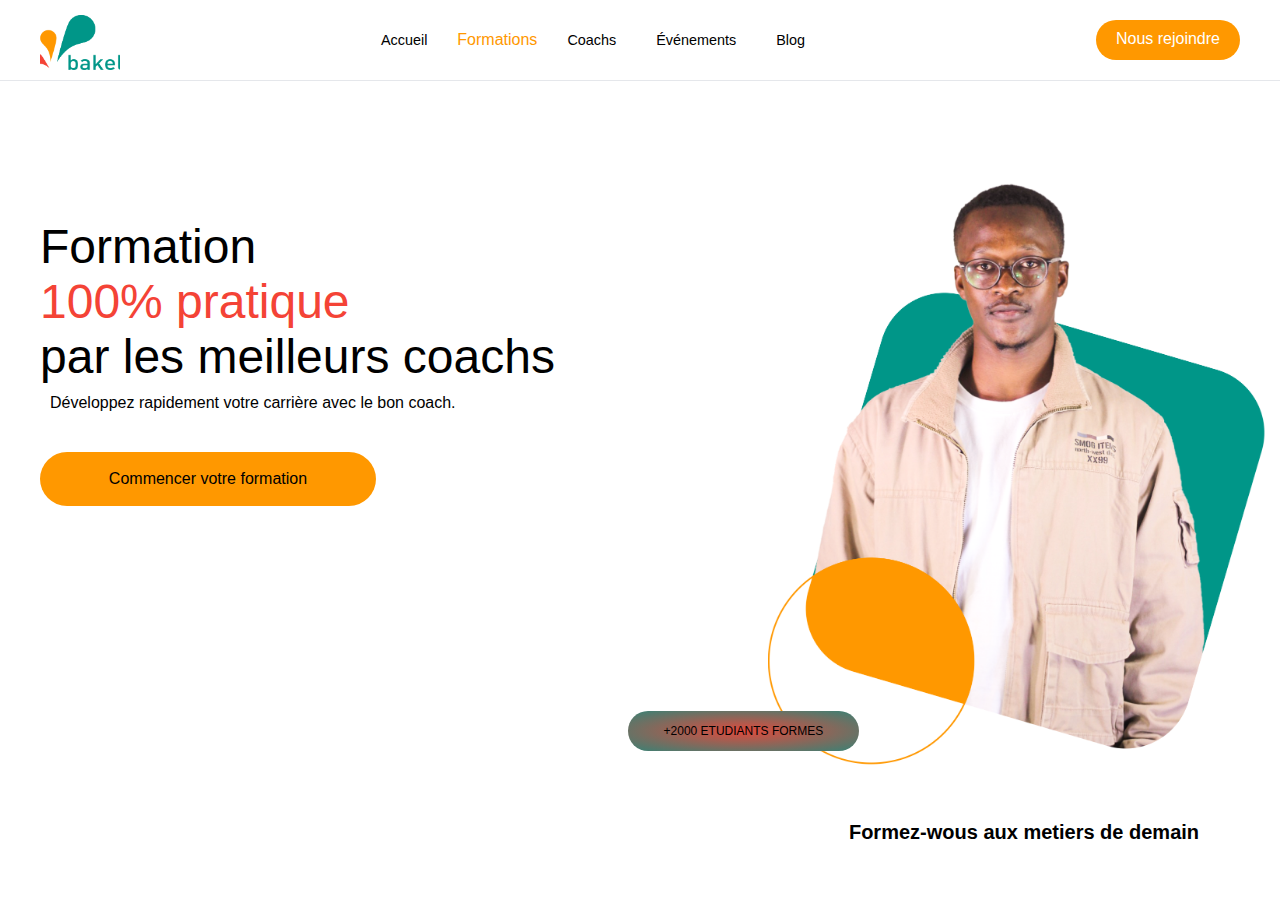
==== page.html @ 320dbb50 "changement" ====
<!DOCTYPE html>
<html lang="en">
  <head>
    <meta charset="UTF-8" />
    <meta name="viewport" content="width=device-width, initial-scale=1.0" />
    <title>page</title>
    <link rel="stylesheet" href="page.css" />
  </head>
  <body>
    <header>
      <!-------------------------------------------- navbar -------------------------------------------->

      <nav id="ancre1">
        <div class="logo">
          <a href="#ancre1"
            ><img src="image/logo bakeli.png" alt="logo bakeli"
          /></a>
        </div>
        <ul>
          <li><a href="page.html">Accueil</a></li>

          <details>
            <summary>Formations</summary>
            <div class="formation-details">
              <li><a href="">Nos formations</a></li>
            </div>
            <div class="formation-details">
              <li>
                <a href="index.html">Formations Certifiantes</a>
              </li>
            </div>
            <div class="formation-details">
              <li><a href="#">Formations Diplômantes</a></li>
            </div>
          </details>
          <li><a href="index.html">Coachs</a></li>
          <li><a href="../événement/index.html">Événements</a></li>
          <li><a href="../blog/index.html">Blog</a></li>
        </ul>
        <a class="inscription" href="/formulaire/index.html">Nous rejoindre</a>
      </nav>
    </header>
    <div class="partie1">
      <p>Formation</p>
      <p class="P2">100% pratique</p>
      <p>par les meilleurs coachs</p>
      <p class="P3">Développez rapidement votre carrière avec le bon coach.</p>
      <p class="P4">Commencer votre formation</p>
    </div>
    <div class="card1">
      <img src="Nouveau dossier/hero_img-dfb76638.png" alt="" width="100%" />
      <p class="P5">+2000 ETUDIANTS FORMES</p>
      <h4>Formez-wous aux metiers de demain</h4>
    </div>
  </body>
</html>
---- page.css ----
* {
  margin: 0;
  padding: 0;
  outline: none;
  text-decoration: none;
  font-family: sans-serif;
  list-style: none;
  /* border: 1px solid red; */
  /* font-family: outfit ,system-ui, -apple-system, BlinkMacSystemFont, 'Segoe UI', Roboto, Oxygen, Ubuntu, Cantarell, 'Open Sans', 'Helvetica Neue', sans-serif; */
}

.burger {
  display: none;
}
marquee {
  display: none;
}

/*---------------------------------------------- header part ----------------------------------------------*/

header {
  position: fixed;
  top: 0;
  width: 100%;
  height: 100px;
}

/*---------------------------------------------- navbar part ----------------------------------------------*/

nav {
  background: #fff;
  padding: 15px 40px;
  display: flex;
  justify-content: space-between;
  align-items: center;
  border-bottom: 1px solid #e5e7eb;
}

/*-------------------- logo --------------------*/

.logo {
  width: 50px;
  height: 50px;
}
.logo img {
  width: 80px;
  height: 55px;
  object-fit: cover;
}
/*-------------------- menu --------------------*/

nav ul {
  display: flex;
  align-items: center;
  gap: 20px;
}
nav ul li {
  padding: 5px 10px;
  list-style: none;
}
nav ul li a {
  font-size: 14.4px;
  color: #000;
  transition: all 0.3s;
}
nav ul li a:hover {
  border-bottom: 3px solid #ff9800;
}

/*-------------- formation-details --------------*/

summary {
  display: flex;
  align-items: center;
  height: 20px;
  padding: 8px 0px;
  color: #ff9800;
}
summary::after {
  content: url(/icons/bx-chevron-down.png);
}

/*-------------------- button --------------------*/

.inscription {
  height: 20px;
  padding: 10px 20px;
  background: #ff9800;
  color: #fff;
  border-radius: 20px;
  border: none;
}

.partie1 {
  font-size: 48px;
  padding: 40px;
  margin-top: 14%;
  justify-content: center;
}
.P2 {
  color: rgb(244, 67, 54);
}
.P3 {
  font-size: 16px;
  padding: 10px;
}
.P4 {
  font-size: 16px;
  padding: 18px;
  background: #ff9800;
  border-radius: 30px;
  width: 25%;
  margin-top: 30px;
  text-align: center;
  cursor: pointer;
}
.card1 {
  position: absolute;
  top: 12%;
  margin-left: 60%;
  z-index: 0;
}
.P5 {
  font-size: 12px;
  background: radial-gradient(#e04a3d, rgb(56, 130, 117));
  width: 40%;
  padding: 13px;
  border-radius: 30px;
  text-align: center;
  position: relative;
  top: -70px;
  left: -140px;
}
h4 {
  font-size: 20px;
  text-align: center;
}
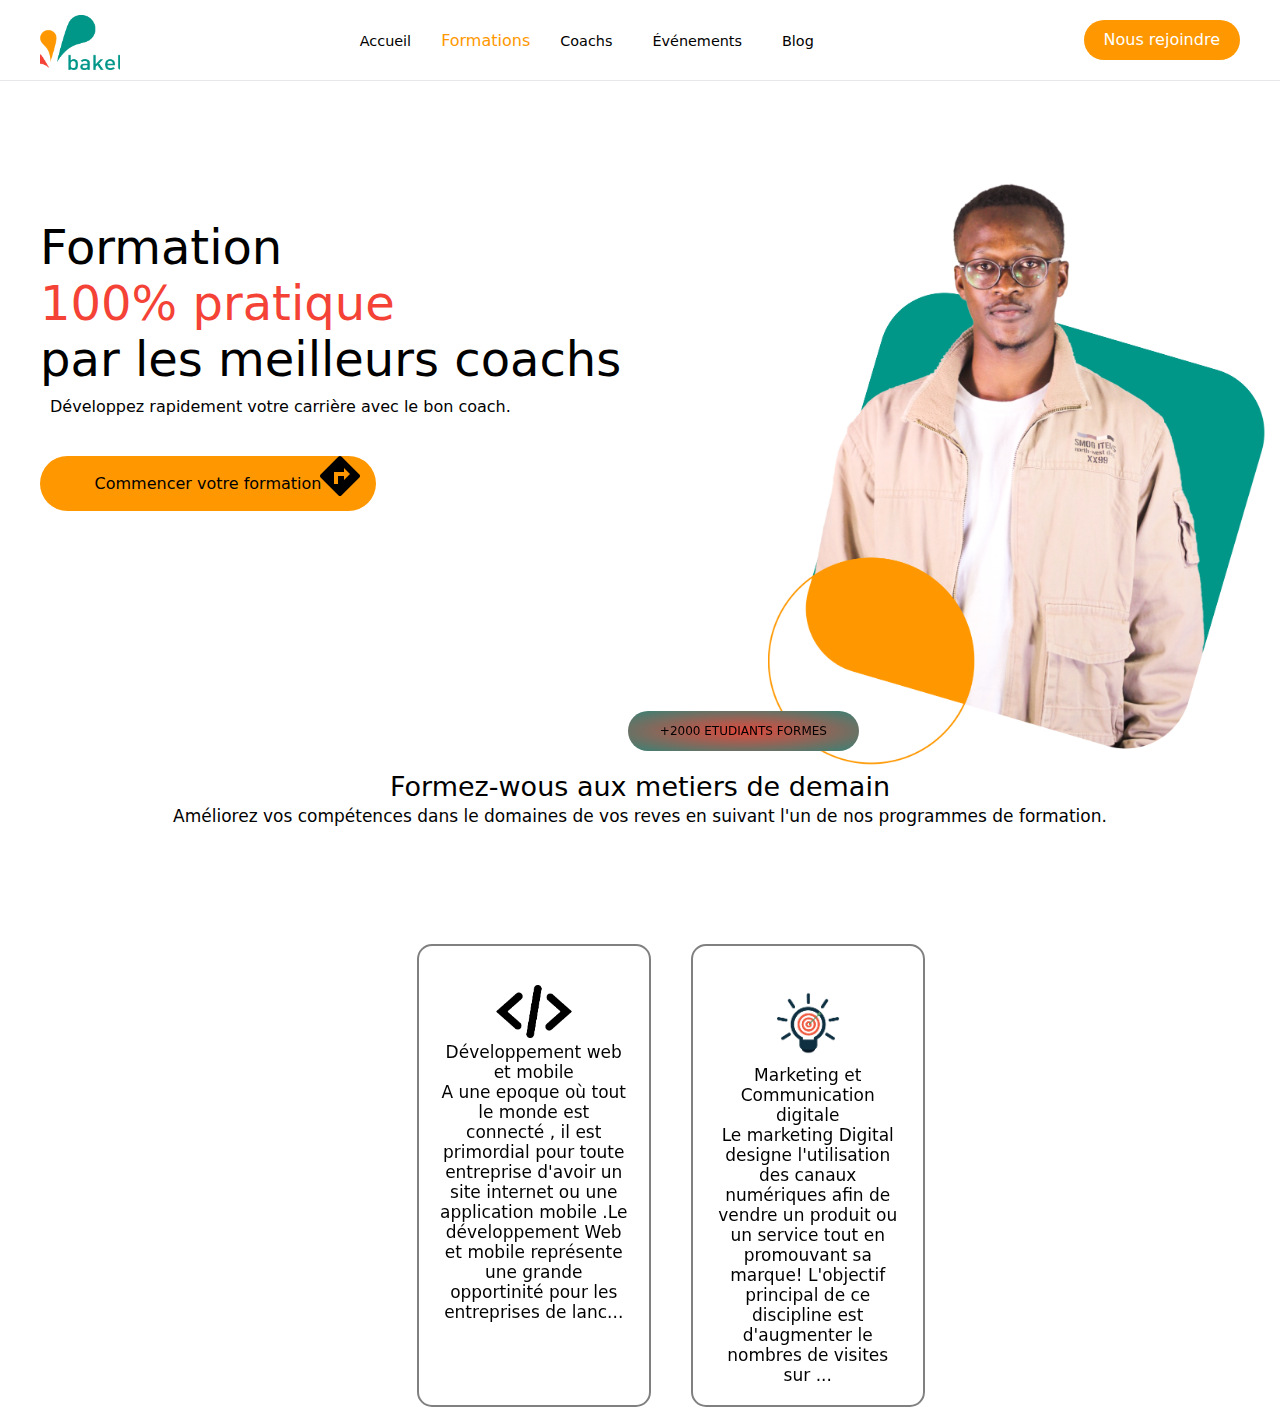
==== commit fe0254eb: "changement" ====
--- a/page.html
+++ b/page.html
@@ -5,6 +5,10 @@
     <meta name="viewport" content="width=device-width, initial-scale=1.0" />
     <title>page</title>
     <link rel="stylesheet" href="page.css" />
+    <link
+      href="https://unpkg.com/boxicons@2.1.4/css/boxicons.min.css"
+      rel="stylesheet"
+    />
   </head>
   <body>
     <header>
@@ -46,11 +50,54 @@
       <p>par les meilleurs coachs</p>
       <p class="P3">Développez rapidement votre carrière avec le bon coach.</p>
       <p class="P4">Commencer votre formation</p>
+
+      <i class="bx bxs-direction-right"></i>
+      <p class="p-details">Formez-wous aux metiers de demain</p>
+      <p class="p-details2">
+        Améliorez vos compétences dans le domaines de vos reves en suivant l'un
+        de nos programmes de formation.
+      </p>
     </div>
     <div class="card1">
       <img src="Nouveau dossier/hero_img-dfb76638.png" alt="" width="100%" />
       <p class="P5">+2000 ETUDIANTS FORMES</p>
-      <h4>Formez-wous aux metiers de demain</h4>
+
+      <!-- eeeeeeeeeeeeeeeeeeeeeeeeeeeeeeeeepartie card -->
+
+      <div class="grid">
+        <div class="grid1">
+          <div class="img-p">
+            <img
+              src="Nouveau dossier/2iAXps7WVFgR6bq6czPdK0txO5Hw67-metad2ViX21vYmlsZV9kZXZfbG9nby5wbmc=- (1).png"
+              alt=""
+              width="40%"
+            />
+          </div>
+          <p>Développement web et mobile</p>
+          <p>
+            A une epoque où tout le monde est connecté , il est primordial pour
+            toute entreprise d'avoir un site internet ou une application mobile
+            .Le développement Web et mobile représente une grande opportinité
+            pour les entreprises de lanc...
+          </p>
+        </div>
+        <div class="grid2">
+          <div class="img-p">
+            <img
+              src="Nouveau dossier/tSO9UMq2kmkp45gcA9i1ZAQTTYSqYS-metabWFya2V0aW5nLnBuZw==-.png"
+              alt=""
+              width="40%"
+            />
+          </div>
+          <p>Marketing et Communication digitale</p>
+          <p>
+            Le marketing Digital designe l'utilisation des canaux numériques
+            afin de vendre un produit ou un service tout en promouvant sa
+            marque! L'objectif principal de ce discipline est d'augmenter le
+            nombres de visites sur ...
+          </p>
+        </div>
+      </div>
     </div>
   </body>
 </html>
--- a/page.css
+++ b/page.css
@@ -5,6 +5,8 @@
   text-decoration: none;
   font-family: sans-serif;
   list-style: none;
+  font-family: Outfit, ui-sans-serif, system-ui, sans-serif, "Apple Color Emoji",
+    "Segoe UI Emoji", "Segoe UI Symbol", "Noto Color Emoji";
   /* border: 1px solid red; */
   /* font-family: outfit ,system-ui, -apple-system, BlinkMacSystemFont, 'Segoe UI', Roboto, Oxygen, Ubuntu, Cantarell, 'Open Sans', 'Helvetica Neue', sans-serif; */
 }
@@ -114,6 +116,11 @@
   text-align: center;
   cursor: pointer;
 }
+i {
+  position: relative;
+  top: -59px;
+  left: 23%;
+}
 .card1 {
   position: absolute;
   top: 12%;
@@ -135,3 +142,47 @@
   font-size: 20px;
   text-align: center;
 }
+.p-details {
+  text-align: center;
+  justify-content: center;
+  align-items: center;
+  /* margin-left: -20%; */
+  margin-top: 17%;
+  font-size: 27px;
+}
+.p-details2 {
+  text-align: center;
+  justify-content: center;
+  align-items: center;
+  /* margin-left: -20%; */
+  margin-top: 4px;
+  font-size: 17px;
+}
+/* eeeeeeeeeeeeeeeeeeeeeeeeeeeeeeepartie card eeeeeeeeeeeeeeeeeeeeeeeeeee */
+.grid {
+  display: flex;
+  width: 100%;
+  gap: 40px;
+  margin-left: -69%;
+  /* font-size: 12px; */
+  margin-top: 24%;
+  justify-content: center;
+  text-align: center;
+}
+.img-p {
+  margin-top: 10%;
+}
+.grid1 {
+  border: 2px solid gray;
+  border-radius: 15px;
+  padding: 20px;
+  width: 190px;
+  font-size: 17px;
+}
+.grid2 {
+  border: 2px solid gray;
+  border-radius: 15px;
+  padding: 20px;
+  width: 190px;
+  font-size: 17px;
+}
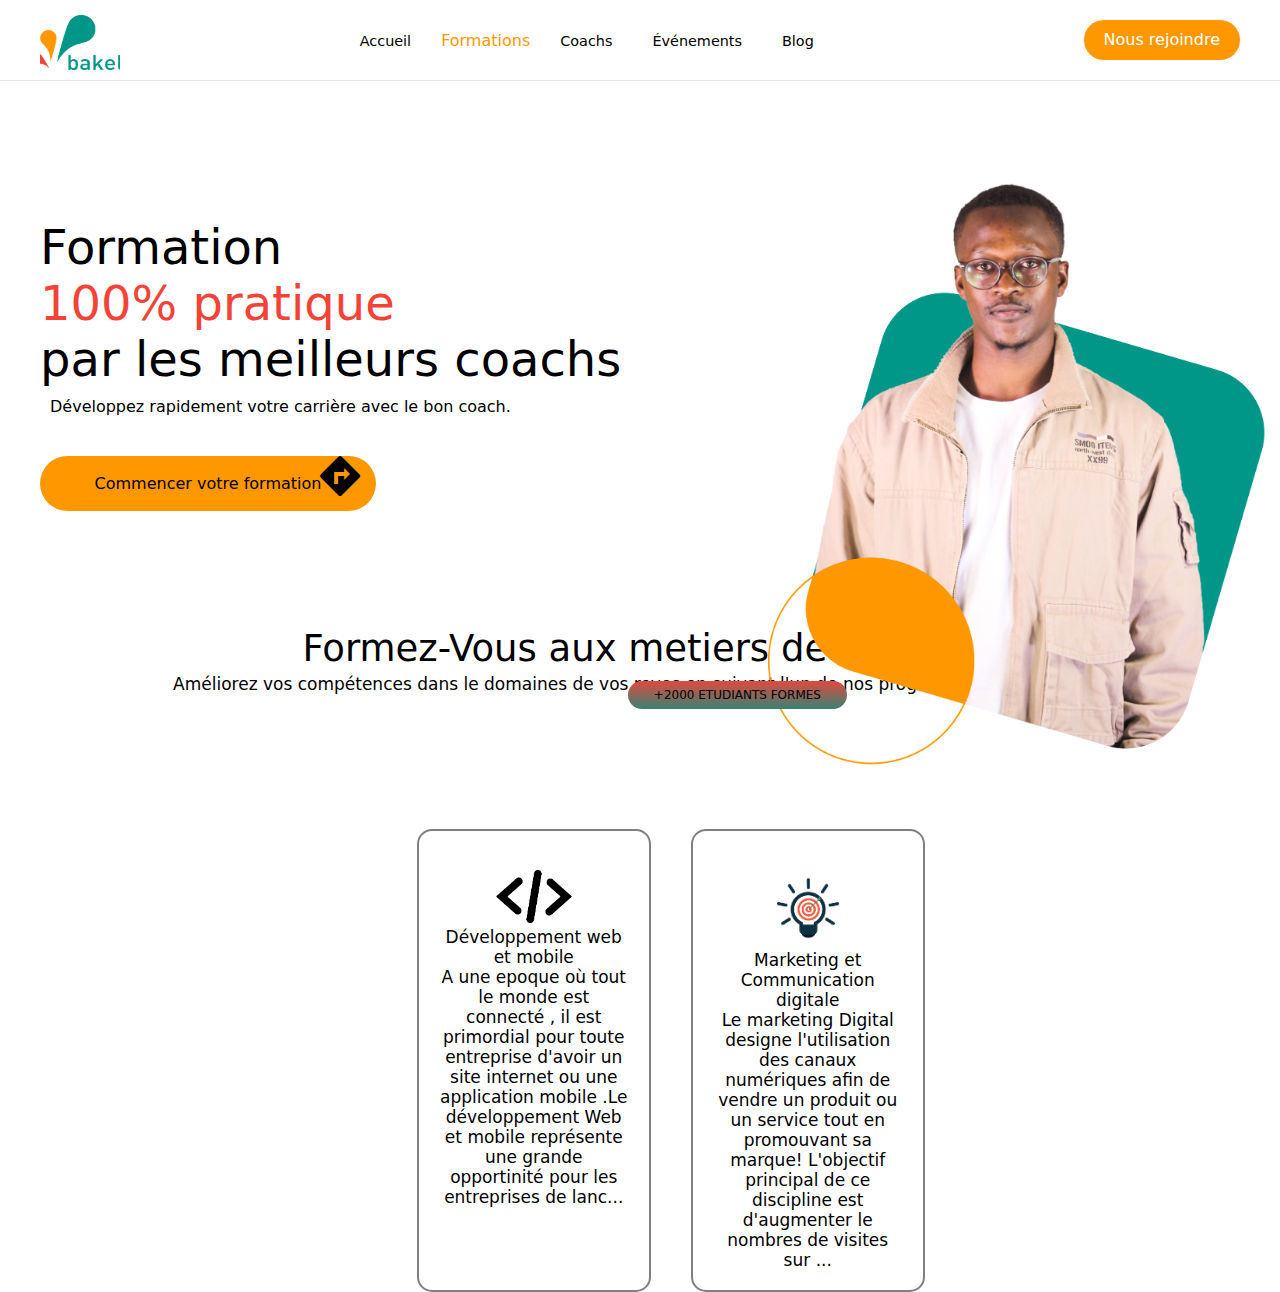
==== commit a755fde0: "changement" ====
--- a/page.html
+++ b/page.html
@@ -52,7 +52,7 @@
       <p class="P4">Commencer votre formation</p>
 
       <i class="bx bxs-direction-right"></i>
-      <p class="p-details">Formez-wous aux metiers de demain</p>
+      <p class="p-details">Formez-Vous aux metiers de demain</p>
       <p class="p-details2">
         Améliorez vos compétences dans le domaines de vos reves en suivant l'un
         de nos programmes de formation.
--- a/page.css
+++ b/page.css
@@ -25,6 +25,7 @@
   top: 0;
   width: 100%;
   height: 100px;
+  z-index: 2;
 }
 
 /*---------------------------------------------- navbar part ----------------------------------------------*/
@@ -129,13 +130,13 @@
 }
 .P5 {
   font-size: 12px;
-  background: radial-gradient(#e04a3d, rgb(56, 130, 117));
+  background: linear-gradient(#e04a3d, rgb(56, 130, 117));
   width: 40%;
-  padding: 13px;
+  padding: 7px;
   border-radius: 30px;
   text-align: center;
   position: relative;
-  top: -70px;
+  top: -100px;
   left: -140px;
 }
 h4 {
@@ -147,8 +148,8 @@
   justify-content: center;
   align-items: center;
   /* margin-left: -20%; */
-  margin-top: 17%;
-  font-size: 27px;
+  margin-top: 5%;
+  font-size: 37px;
 }
 .p-details2 {
   text-align: center;
@@ -165,7 +166,7 @@
   gap: 40px;
   margin-left: -69%;
   /* font-size: 12px; */
-  margin-top: 24%;
+  margin-top: 4%;
   justify-content: center;
   text-align: center;
 }
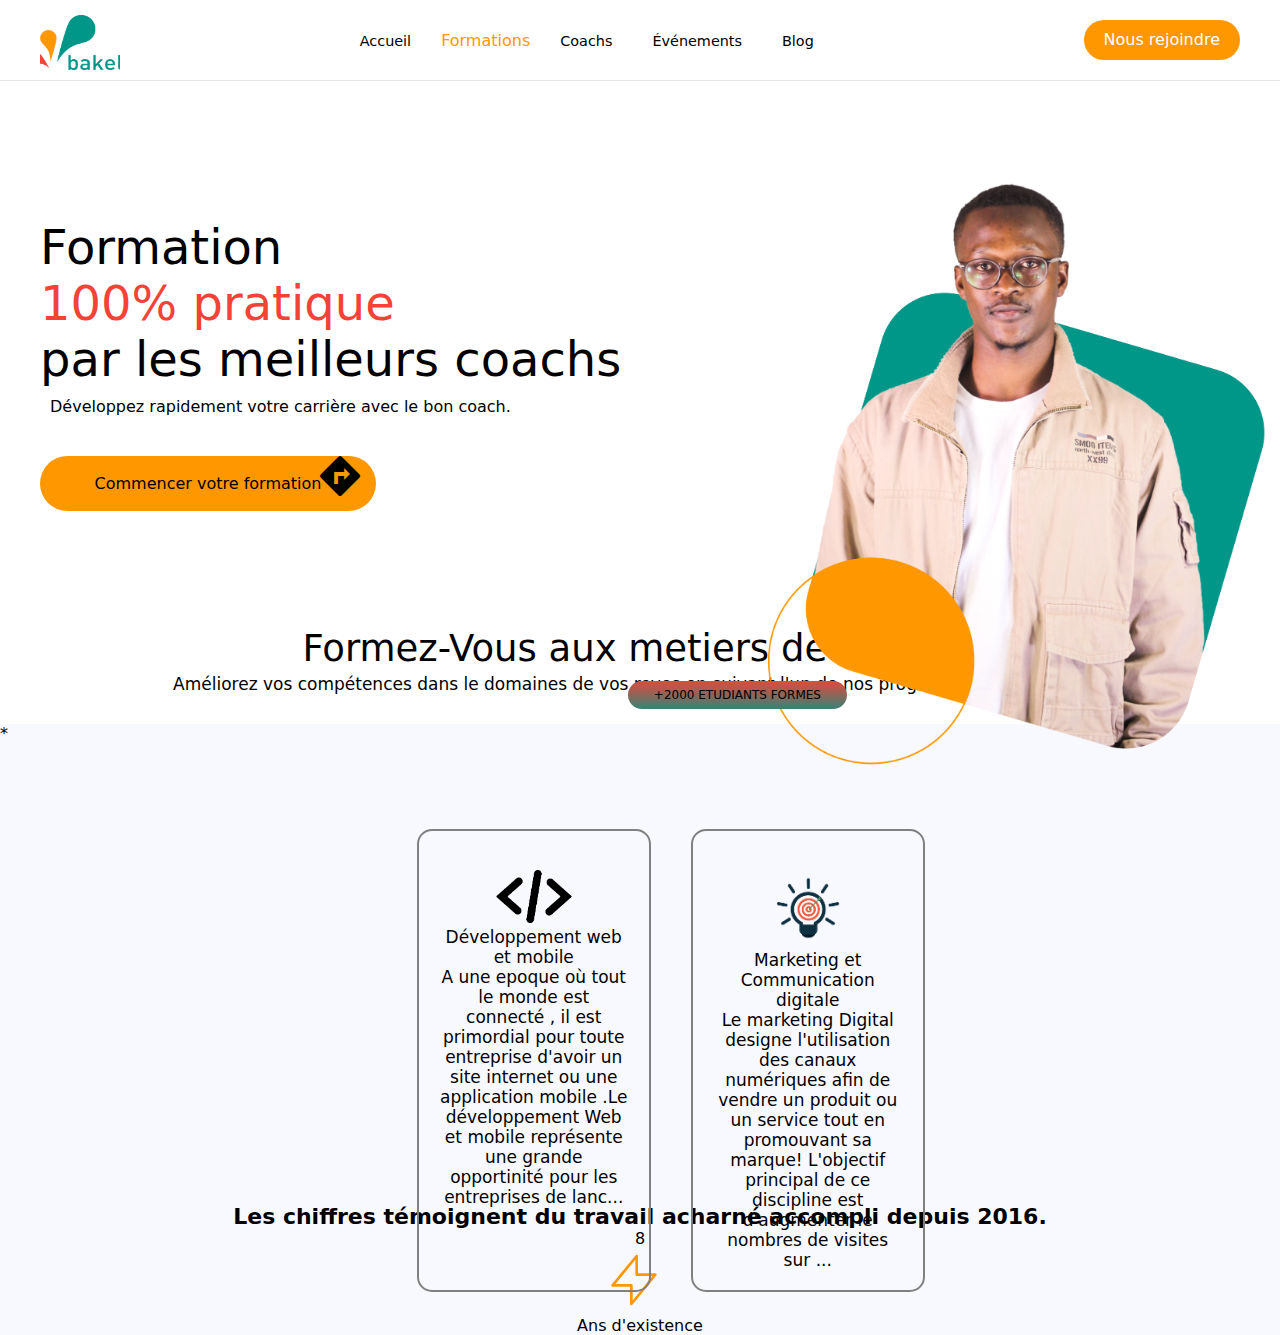
==== commit ece7ab3d: "changement" ====
--- a/page.html
+++ b/page.html
@@ -99,5 +99,30 @@
         </div>
       </div>
     </div>
+    <!-- Partie3eeeeeeeeeeeeeeeeeeeeeeeeeeeeeeeeeeeeeeeeeeeeeeeeeeeeeeeeee -->
+    <div class="container">
+      *
+      <div class="les-items">
+        <h5>
+          Les chiffres témoignent du travail acharné accompli depuis 2016.
+        </h5>
+        <div class="item1">8</div>
+        <svg
+          class="flex-shrink-0 w-12 h-12 text-orangebakeli"
+          xmlns="http://www.w3.org/2000/svg"
+          fill="none"
+          viewBox="0 0 24 24"
+          stroke="currentColor"
+        >
+          <path
+            stroke-linecap="round"
+            stroke-linejoin="round"
+            stroke-width="1"
+            d="M13 10V3L4 14h7v7l9-11h-7z"
+          ></path>
+        </svg>
+        <div class="item1">Ans d'existence</div>
+      </div>
+    </div>
   </body>
 </html>
--- a/page.css
+++ b/page.css
@@ -8,7 +8,6 @@
   font-family: Outfit, ui-sans-serif, system-ui, sans-serif, "Apple Color Emoji",
     "Segoe UI Emoji", "Segoe UI Symbol", "Noto Color Emoji";
   /* border: 1px solid red; */
-  /* font-family: outfit ,system-ui, -apple-system, BlinkMacSystemFont, 'Segoe UI', Roboto, Oxygen, Ubuntu, Cantarell, 'Open Sans', 'Helvetica Neue', sans-serif; */
 }
 
 .burger {
@@ -128,6 +127,7 @@
   margin-left: 60%;
   z-index: 0;
 }
+
 .P5 {
   font-size: 12px;
   background: linear-gradient(#e04a3d, rgb(56, 130, 117));
@@ -187,3 +187,27 @@
   width: 190px;
   font-size: 17px;
 }
+/* eeeeeeeeeeeeeeeeeeeeeeeeeeeeeeparti3eeeeeeeeeeeeeeeeeeeeeeeeeeeeeeeeeeeeeeeeeeeee */
+h5 {
+  text-align: center;
+  justify-content: center;
+  margin-top: 36%;
+  font-size: 22px;
+}
+.container {
+  background-color: ghostwhite;
+  margin-top: -10px;
+}
+.text-orangebakeli {
+  --tw-text-opacity: 1;
+  color: rgb(255 152 0 / var(--tw-text-opacity));
+  width: 5%;
+  margin-left: 47%;
+}
+.item1 {
+  justify-content: center;
+  text-align: center;
+  align-items: center;
+}
+.les-items {
+}
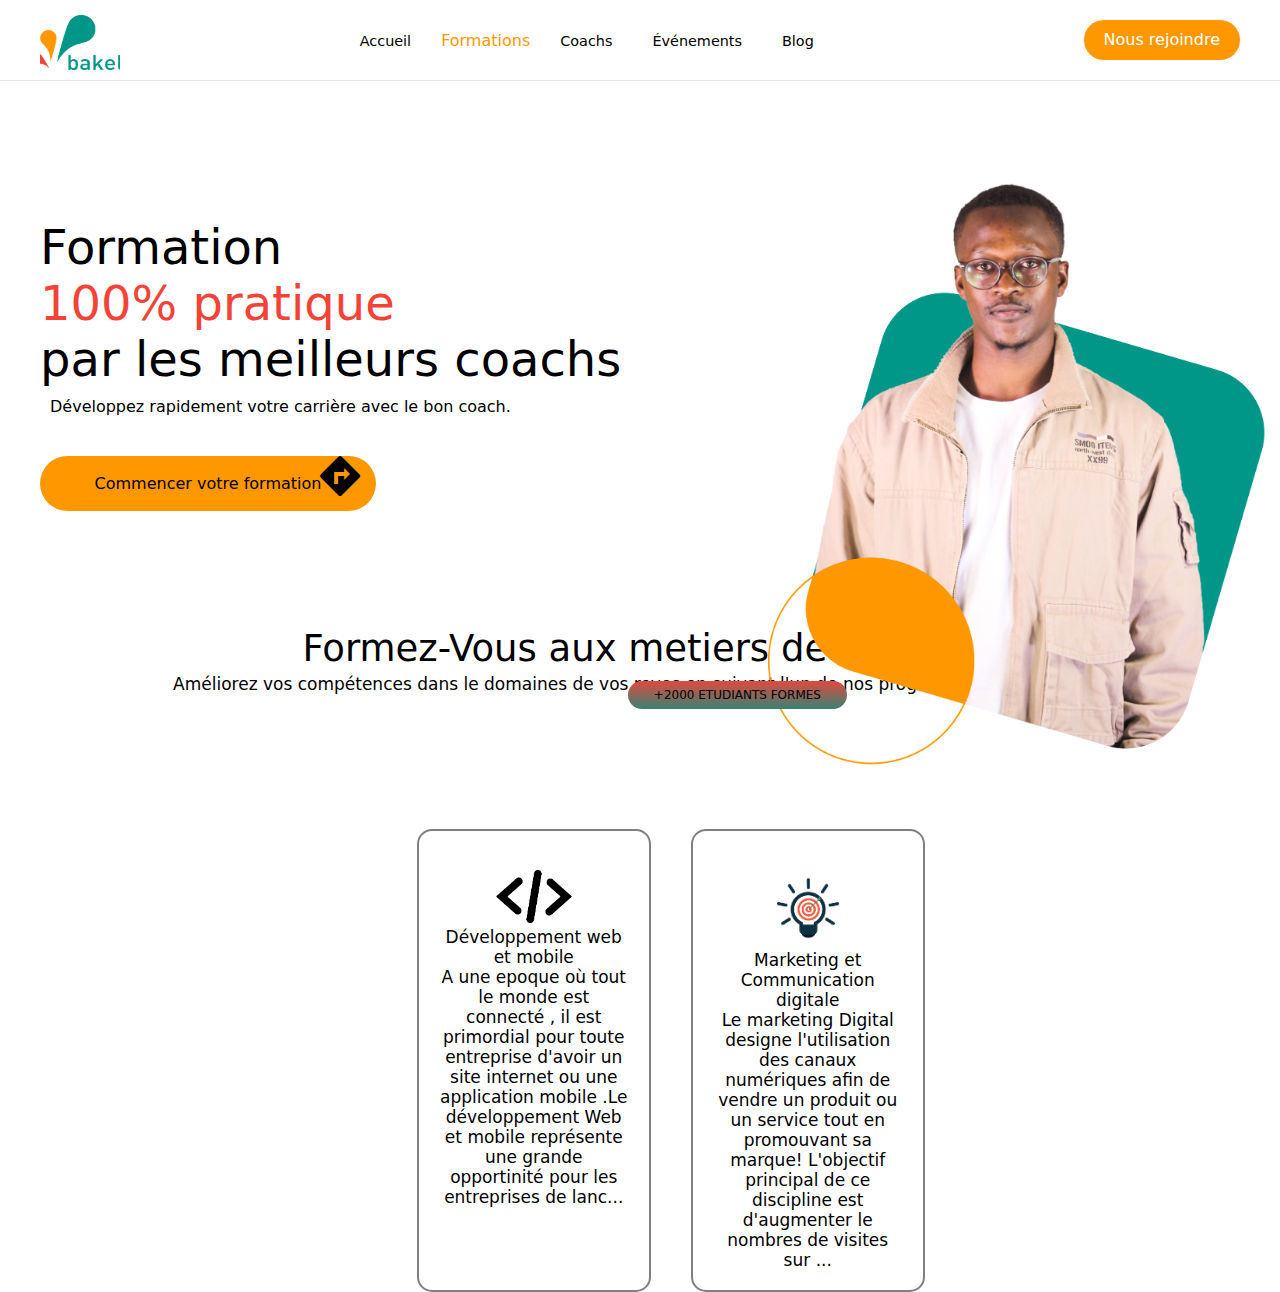
==== commit ae1c8398: "changement" ====
--- a/page.html
+++ b/page.html
@@ -100,7 +100,7 @@
       </div>
     </div>
     <!-- Partie3eeeeeeeeeeeeeeeeeeeeeeeeeeeeeeeeeeeeeeeeeeeeeeeeeeeeeeeeee -->
-    <div class="container">
+    <!-- <div class="container">
       *
       <div class="les-items">
         <h5>
@@ -123,6 +123,6 @@
         </svg>
         <div class="item1">Ans d'existence</div>
       </div>
-    </div>
+    </div> -->
   </body>
 </html>
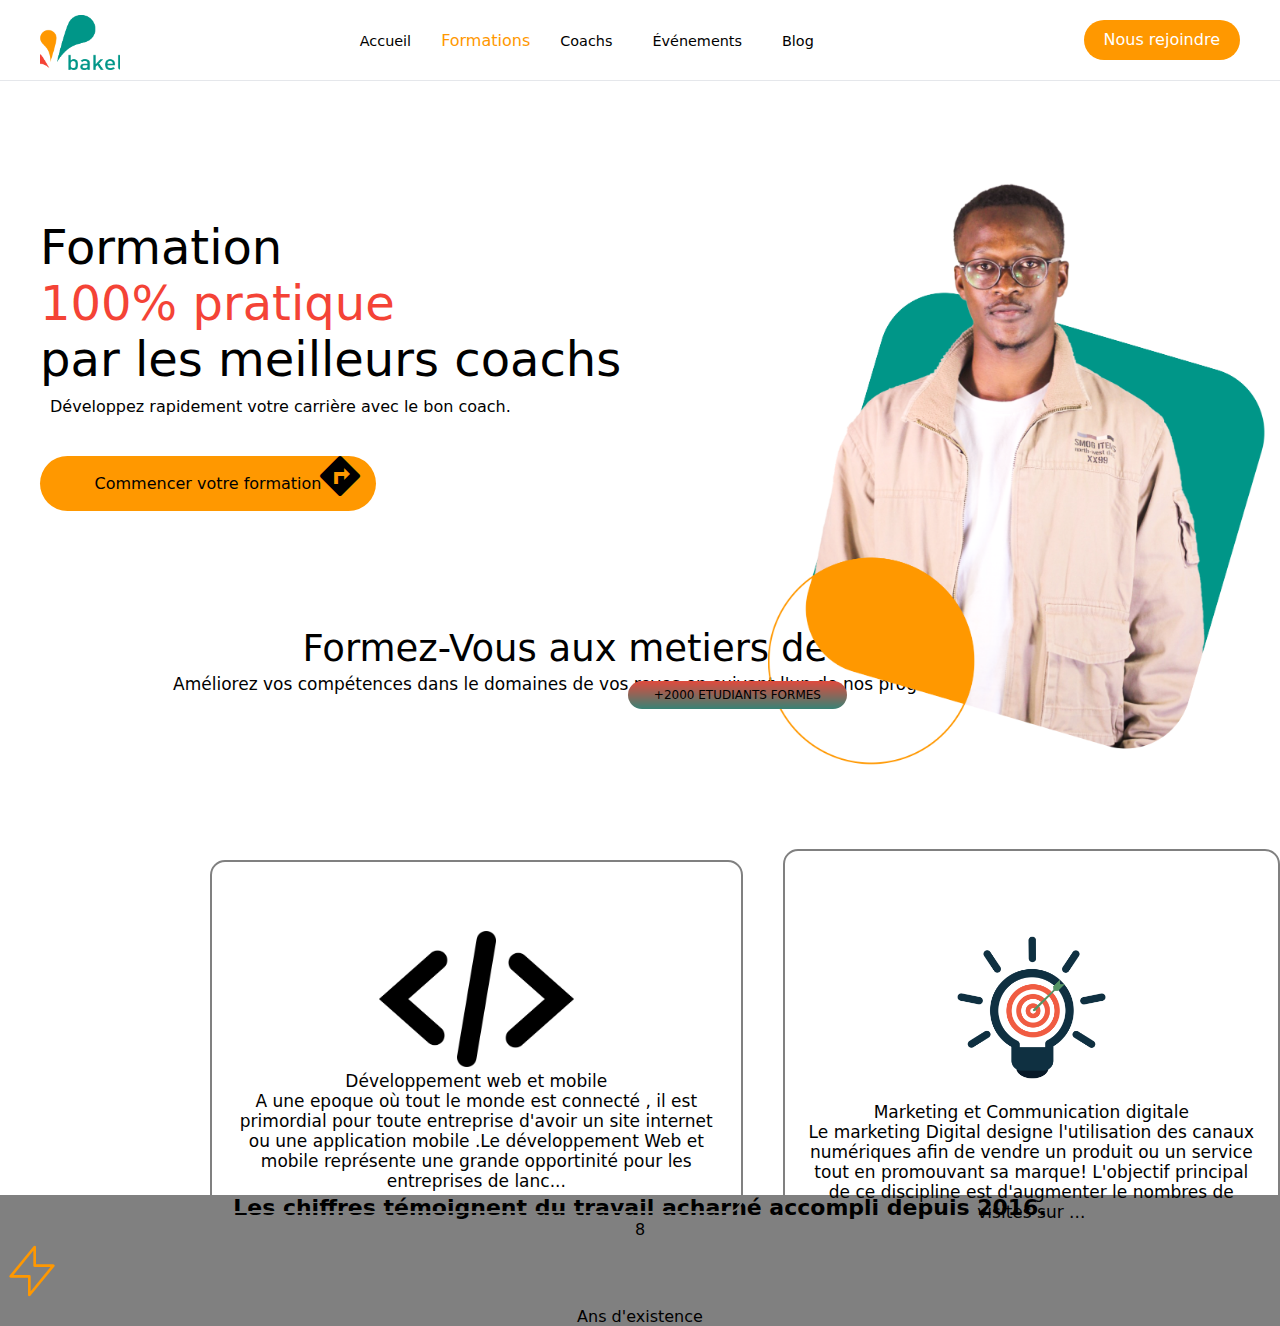
==== commit be975f72: "changement" ====
--- a/page.html
+++ b/page.html
@@ -100,8 +100,7 @@
       </div>
     </div>
     <!-- Partie3eeeeeeeeeeeeeeeeeeeeeeeeeeeeeeeeeeeeeeeeeeeeeeeeeeeeeeeeee -->
-    <!-- <div class="container">
-      *
+    <div class="container">
       <div class="les-items">
         <h5>
           Les chiffres témoignent du travail acharné accompli depuis 2016.
@@ -123,6 +122,6 @@
         </svg>
         <div class="item1">Ans d'existence</div>
       </div>
-    </div> -->
+    </div>
   </body>
 </html>
--- a/page.css
+++ b/page.css
@@ -49,6 +49,63 @@
   height: 55px;
   object-fit: cover;
 }
+@media screen and (max-width: 612px) {
+  ul {
+    gap: 2px;
+    font-size: 8px;
+  }
+
+  .logo {
+    width: 4px;
+  }
+
+  .inscription {
+    /* height: 10px; */
+    /* padding: 5px; */
+    border-radius: 10px;
+    border: none;
+    width: 5%;
+    height: 2px;
+  }
+
+  .logo img {
+    display: none;
+  }
+  nav ul li a {
+    font-size: 8px;
+    color: #000;
+    /* transition: all 0.3s; */
+    gap: 2px;
+    justify-content: center;
+    text-align: center;
+    align-items: center;
+    display: flex;
+    margin-left: -10px;
+  }
+  nav {
+    background: #fff;
+    padding: 10px 20px;
+    display: flex;
+    font-size: 7px;
+    justify-content: space-between;
+    align-items: center;
+    text-align: center;
+    border-bottom: 1px solid #e5e7eb;
+  }
+  .banniere {
+    background: url(image/background.png);
+    background-size: cover;
+    background-position: center;
+    height: 40vh;
+    margin-bottom: 30px;
+    display: flex;
+    flex-direction: column;
+    justify-content: center;
+    align-items: center;
+    color: #fff;
+    margin-top: -48px;
+  }
+}
 /*-------------------- menu --------------------*/
 
 nav ul {
@@ -162,13 +219,14 @@
 /* eeeeeeeeeeeeeeeeeeeeeeeeeeeeeeepartie card eeeeeeeeeeeeeeeeeeeeeeeeeee */
 .grid {
   display: flex;
-  width: 100%;
+  /* width: 100%; */
   gap: 40px;
-  margin-left: -69%;
+  margin-left: -109%;
   /* font-size: 12px; */
   margin-top: 4%;
   justify-content: center;
   text-align: center;
+  align-items: center;
 }
 .img-p {
   margin-top: 10%;
@@ -177,15 +235,16 @@
   border: 2px solid gray;
   border-radius: 15px;
   padding: 20px;
-  width: 190px;
+  /* width: 190px; */
   font-size: 17px;
 }
 .grid2 {
   border: 2px solid gray;
   border-radius: 15px;
   padding: 20px;
-  width: 190px;
+  /* width: 190px; */
   font-size: 17px;
+  margin-top: 20px;
 }
 /* eeeeeeeeeeeeeeeeeeeeeeeeeeeeeeparti3eeeeeeeeeeeeeeeeeeeeeeeeeeeeeeeeeeeeeeeeeeeee */
 h5 {
@@ -195,19 +254,17 @@
   font-size: 22px;
 }
 .container {
-  background-color: ghostwhite;
-  margin-top: -10px;
+  background-color: gray;
+  /* margin-top: -10px; */
 }
 .text-orangebakeli {
   --tw-text-opacity: 1;
   color: rgb(255 152 0 / var(--tw-text-opacity));
   width: 5%;
-  margin-left: 47%;
+  /* margin-left: 47%; */
 }
 .item1 {
   justify-content: center;
   text-align: center;
   align-items: center;
 }
-.les-items {
-}
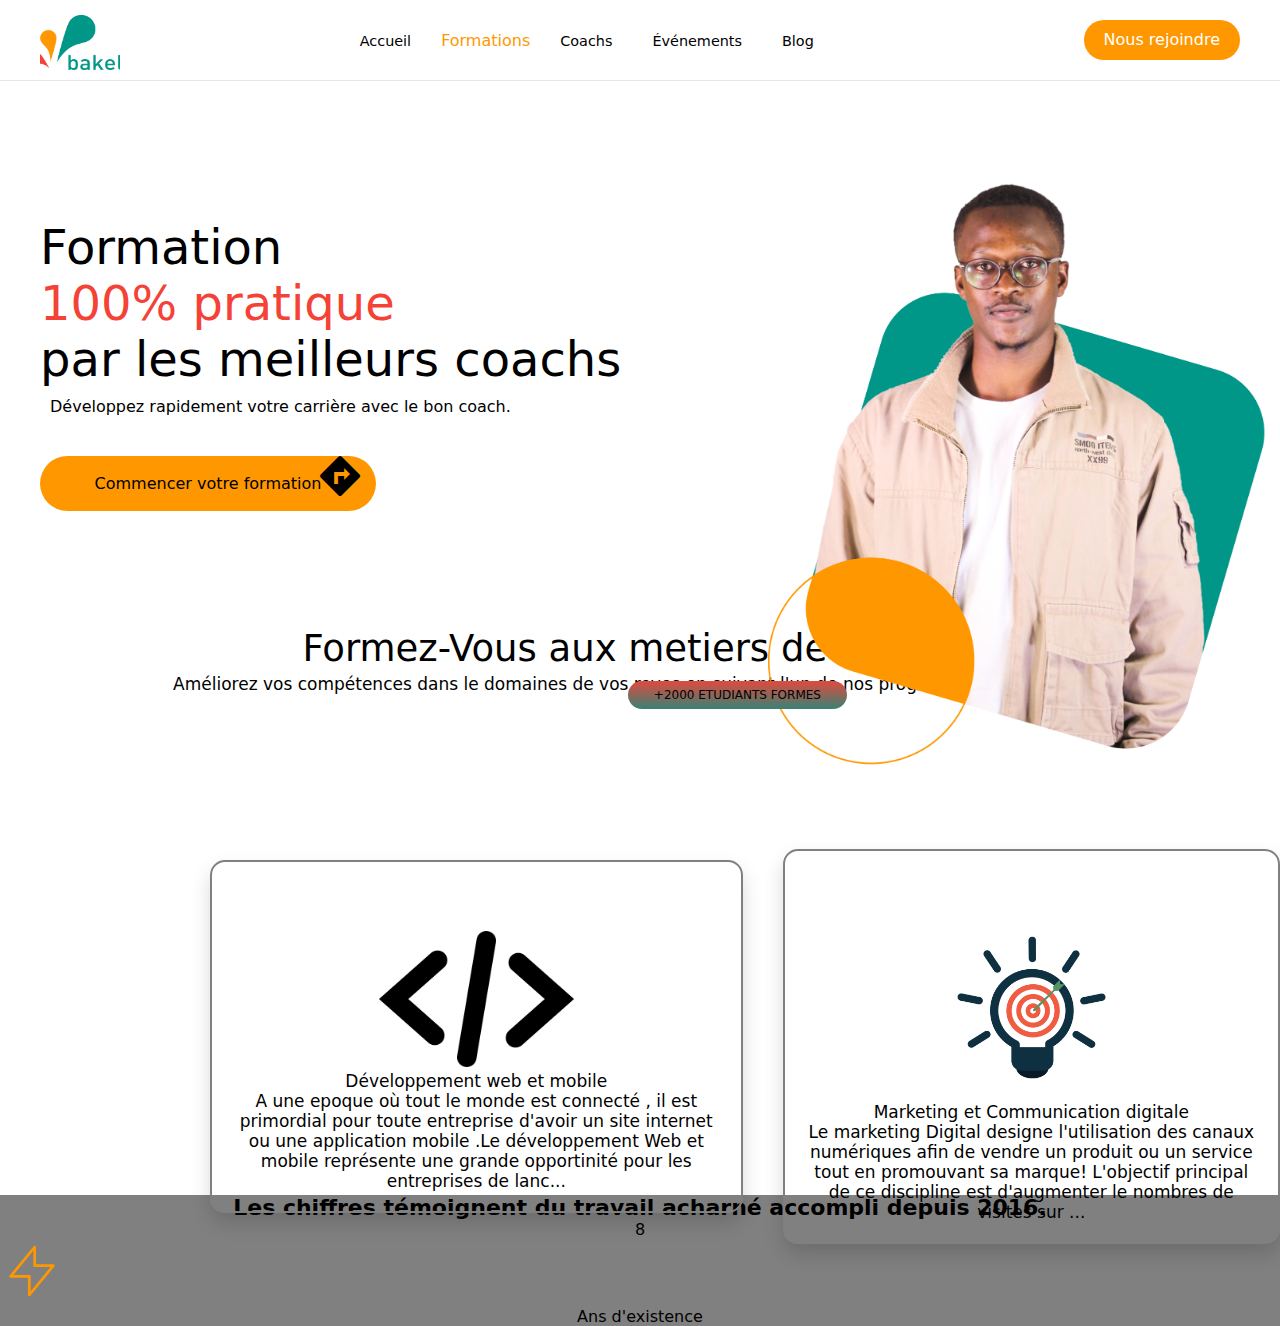
==== commit c19d80bb: "changement" ====
--- a/page.html
+++ b/page.html
@@ -38,7 +38,7 @@
             </div>
           </details>
           <li><a href="index.html">Coachs</a></li>
-          <li><a href="../événement/index.html">Événements</a></li>
+          <li><a href="événement.html">Événements</a></li>
           <li><a href="../blog/index.html">Blog</a></li>
         </ul>
         <a class="inscription" href="/formulaire/index.html">Nous rejoindre</a>
--- a/page.css
+++ b/page.css
@@ -237,6 +237,7 @@
   padding: 20px;
   /* width: 190px; */
   font-size: 17px;
+  box-shadow: 0px 10px 20px rgba(0, 0, 0, 0.15);
 }
 .grid2 {
   border: 2px solid gray;
@@ -245,6 +246,7 @@
   /* width: 190px; */
   font-size: 17px;
   margin-top: 20px;
+  box-shadow: 0px 10px 20px rgba(0, 0, 0, 0.15);
 }
 /* eeeeeeeeeeeeeeeeeeeeeeeeeeeeeeparti3eeeeeeeeeeeeeeeeeeeeeeeeeeeeeeeeeeeeeeeeeeeee */
 h5 {
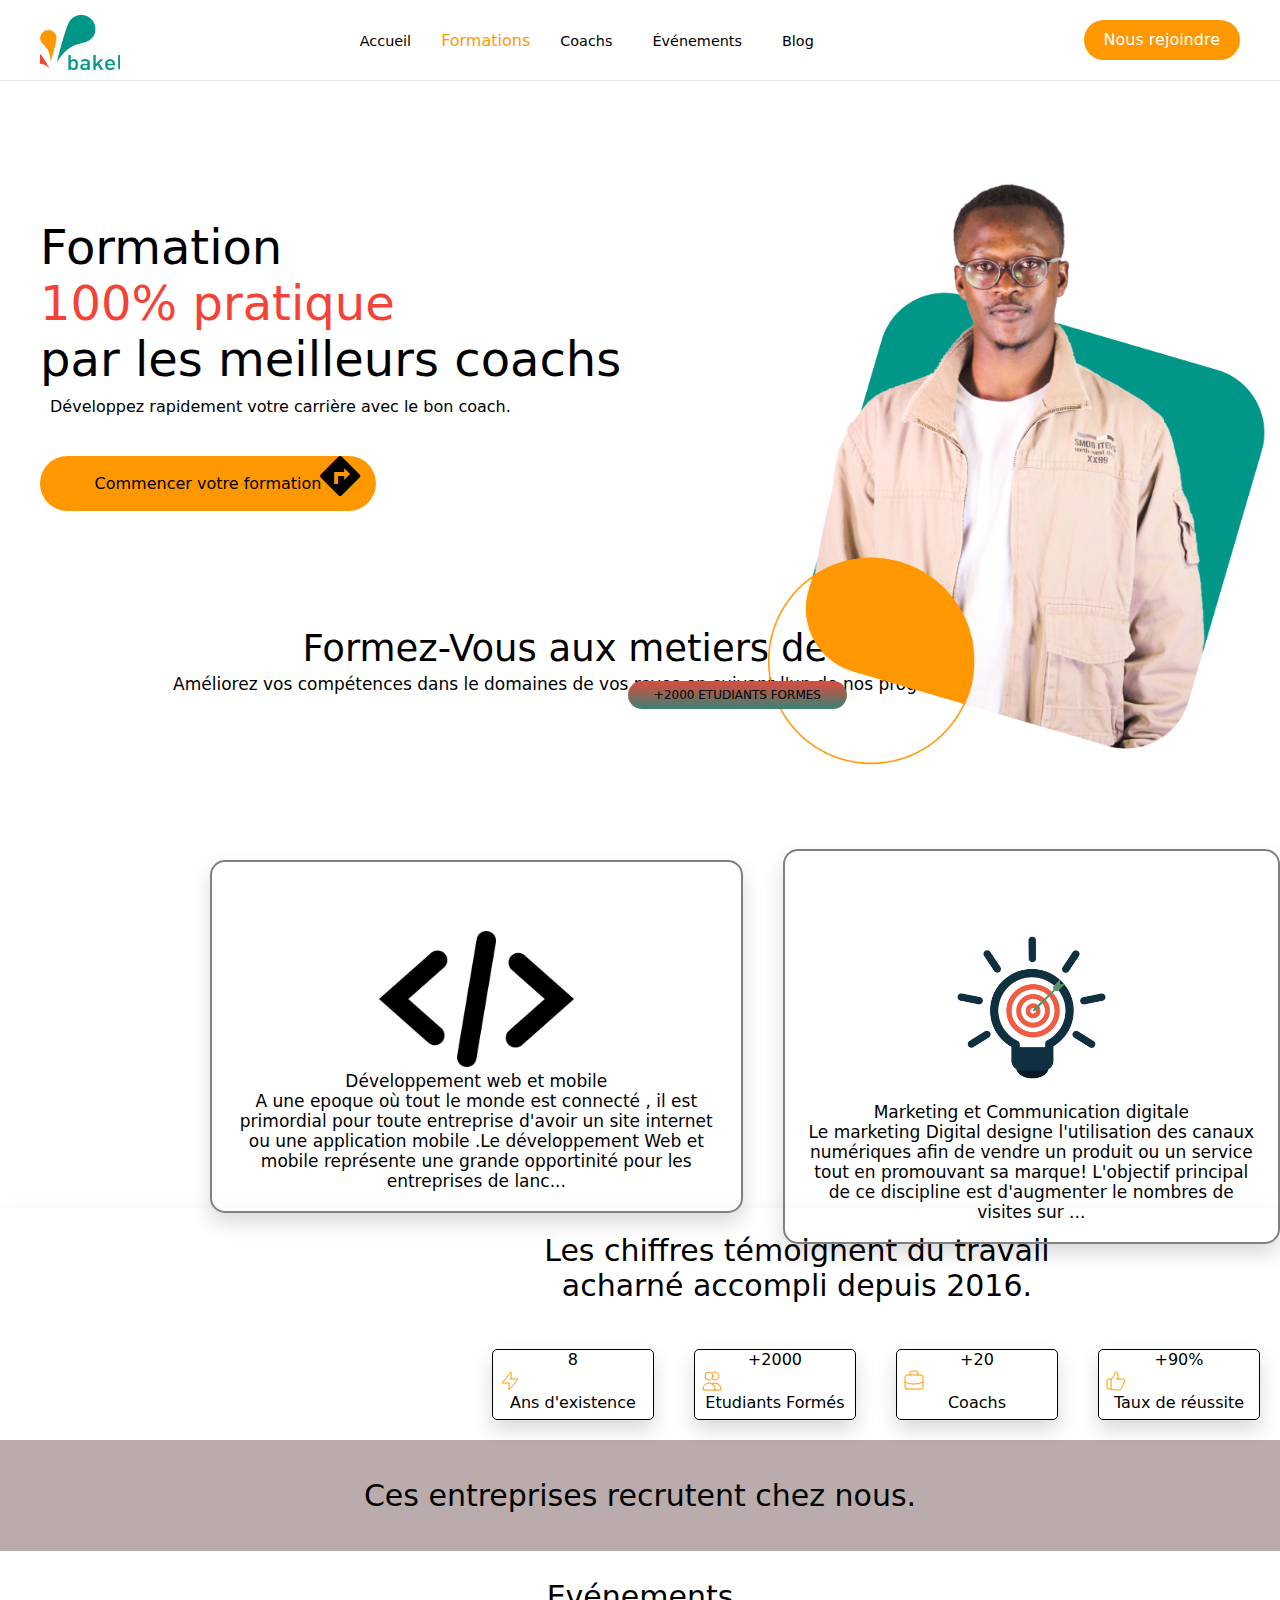
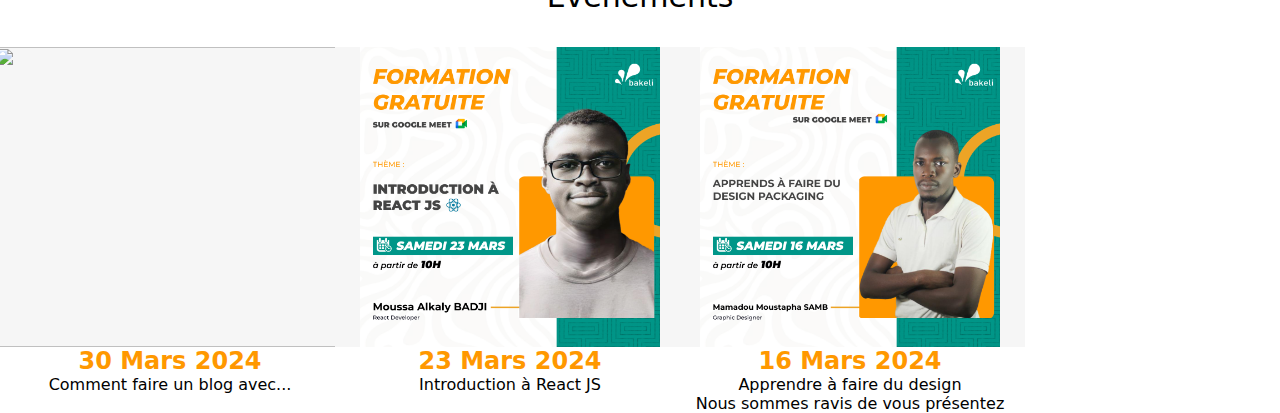
==== commit 3aa5fb4b: "changement" ====
--- a/page.html
+++ b/page.html
@@ -101,26 +101,132 @@
     </div>
     <!-- Partie3eeeeeeeeeeeeeeeeeeeeeeeeeeeeeeeeeeeeeeeeeeeeeeeeeeeeeeeeee -->
     <div class="container">
-      <div class="les-items">
-        <h5>
-          Les chiffres témoignent du travail acharné accompli depuis 2016.
-        </h5>
-        <div class="item1">8</div>
-        <svg
-          class="flex-shrink-0 w-12 h-12 text-orangebakeli"
-          xmlns="http://www.w3.org/2000/svg"
-          fill="none"
-          viewBox="0 0 24 24"
-          stroke="currentColor"
-        >
-          <path
-            stroke-linecap="round"
-            stroke-linejoin="round"
-            stroke-width="1"
-            d="M13 10V3L4 14h7v7l9-11h-7z"
-          ></path>
-        </svg>
-        <div class="item1">Ans d'existence</div>
+      <p class="ensemble1">
+        Les chiffres témoignent du travail acharné accompli depuis 2016.
+      </p>
+      <div class="ensemble">
+        <div class="les-items">
+          <div class="item1">8</div>
+          <svg
+            class="flex-shrink-0 w-12 h-12 text-orangebakeli"
+            xmlns="http://www.w3.org/2000/svg"
+            fill="none"
+            viewBox="0 0 24 24"
+            stroke="currentColor"
+          >
+            <path
+              stroke-linecap="round"
+              stroke-linejoin="round"
+              stroke-width="1"
+              d="M13 10V3L4 14h7v7l9-11h-7z"
+            ></path>
+          </svg>
+          <div class="item1">Ans d'existence</div>
+        </div>
+        <div class="les-items2">
+          <div class="item1">+2000</div>
+          <svg
+            class="flex-shrink-0 w-12 h-12 text-orangebakeli"
+            xmlns="http://www.w3.org/2000/svg"
+            fill="none"
+            viewBox="0 0 24 24"
+            stroke="currentColor"
+          >
+            <path
+              stroke-linecap="round"
+              stroke-linejoin="round"
+              stroke-width="1"
+              d="M12 4.354a4 4 0 110 5.292M15 21H3v-1a6 6 0 0112 0v1zm0 0h6v-1a6 6 0 00-9-5.197M13 7a4 4 0 11-8 0 4 4 0 018 0z"
+            ></path>
+          </svg>
+          <div class="item1">Etudiants Formés</div>
+        </div>
+        <div class="les-items3">
+          <div class="item1">+20</div>
+          <svg
+            class="flex-shrink-0 w-12 h-12 text-orangebakeli"
+            xmlns="http://www.w3.org/2000/svg"
+            fill="none"
+            viewBox="0 0 24 24"
+            stroke="currentColor"
+          >
+            <path
+              stroke-linecap="round"
+              stroke-linejoin="round"
+              stroke-width="1"
+              d="M21 13.255A23.931 23.931 0 0112 15c-3.183 0-6.22-.62-9-1.745M16 6V4a2 2 0 00-2-2h-4a2 2 0 00-2 2v2m4 6h.01M5 20h14a2 2 0 002-2V8a2 2 0 00-2-2H5a2 2 0 00-2 2v10a2 2 0 002 2z"
+            ></path>
+          </svg>
+          <div class="item1">Coachs</div>
+        </div>
+        <div class="les-items4">
+          <div class="item1">+90%</div>
+          <svg
+            class="flex-shrink-0 w-12 h-12 text-orangebakeli"
+            xmlns="http://www.w3.org/2000/svg"
+            fill="none"
+            viewBox="0 0 24 24"
+            stroke="currentColor"
+          >
+            <path
+              stroke-linecap="round"
+              stroke-linejoin="round"
+              stroke-width="1"
+              d="M14 10h4.764a2 2 0 011.789 2.894l-3.5 7A2 2 0 0115.263 21h-4.017c-.163 0-.326-.02-.485-.06L7 20m7-10V5a2 2 0 00-2-2h-.095c-.5 0-.905.405-.905.905 0 .714-.211 1.412-.608 2.006L7 11v9m7-10h-2M7 20H5a2 2 0 01-2-2v-6a2 2 0 012-2h2.5"
+            ></path>
+          </svg>
+          <div class="item1">Taux de réussite</div>
+        </div>
+      </div>
+    </div>
+    <!-- eeeeeeeeeeeeeeeeeeeeeeeeeeeeeeeeeeeeeeeeeeeeeeeeeeeeepatie detailseeeeeeeeeeeeeeeeeeeeee -->
+    <div class="informations">
+      <p class="inf">Ces entreprises recrutent chez nous.</p>
+    </div>
+    <!-- eeeeeeeeeeeeeeeeeeeeeeeeeeeeeeeepartie coach2eeeeeeeeeeeeeeeeeeeeeeeeee -->
+    <div class="parti-coachs">
+      <p class="inf2">Evénements</p>
+      <div class="coach2">
+        <div class="container2">
+          <div class="card">
+            <img
+              src="img/202403251354Instagram_post_-_955_1.png"
+              alt=""
+              width="20%"
+            />
+            <div class="details">
+              <h2>30 Mars 2024</h2>
+              <p>Comment faire un blog avec...</p>
+            </div>
+          </div>
+        </div>
+        <div class="container2">
+          <div class="card">
+            <img
+              src="img/202403181309Instagram_post_-_952.png"
+              alt=""
+              width="20%"
+            />
+            <div class="details">
+              <h2>23 Mars 2024</h2>
+              <p>Introduction à React JS</p>
+            </div>
+          </div>
+        </div>
+        <div class="container2">
+          <div class="card">
+            <img
+              src="img/202403111305Instagram_post_-_950_2.png"
+              alt=""
+              width="20%"
+            />
+            <div class="details">
+              <h2>16 Mars 2024</h2>
+              <p>Apprendre à faire du design</p>
+              <p>Nous sommes ravis de vous présentez</p>
+            </div>
+          </div>
+        </div>
       </div>
     </div>
   </body>
--- a/page.css
+++ b/page.css
@@ -253,20 +253,130 @@
   text-align: center;
   justify-content: center;
   margin-top: 36%;
-  font-size: 22px;
+  font-size: 28px;
 }
 .container {
-  background-color: gray;
-  /* margin-top: -10px; */
+  background-color: white;
+  margin-top: 37%;
+  display: flex;
+  gap: 30px;
+  /* margin-left: -20%; */
+  box-shadow: 0px 10px 20px rgba(0, 0, 0, 0.15);
+}
+.ensemble {
+  justify-content: center;
+  text-align: center;
+  display: flex;
+  gap: 40px;
+  margin-left: -50%;
+  padding: 20px;
+  margin-top: 4%;
 }
 .text-orangebakeli {
   --tw-text-opacity: 1;
   color: rgb(255 152 0 / var(--tw-text-opacity));
-  width: 5%;
-  /* margin-left: 47%; */
+  width: 15%;
+  margin-left: 3%;
 }
 .item1 {
   justify-content: center;
   text-align: center;
   align-items: center;
-}
+  display: flex;
+  flex-direction: column;
+}
+.les-items {
+  margin-top: 70px;
+  border: 1px solid;
+  display: flex;
+  flex-direction: column;
+  height: 69px;
+
+  box-shadow: 0px 10px 20px rgba(0, 0, 0, 0.15);
+  border-radius: 5px;
+}
+.les-items2 {
+  margin-top: 70px;
+  border: 1px solid;
+  display: flex;
+  flex-direction: column;
+  height: 69px;
+
+  box-shadow: 0px 10px 20px rgba(0, 0, 0, 0.15);
+  border-radius: 5px;
+}
+.les-items3 {
+  margin-top: 70px;
+  border: 1px solid;
+  display: flex;
+  flex-direction: column;
+  height: 69px;
+
+  box-shadow: 0px 10px 20px rgba(0, 0, 0, 0.15);
+  border-radius: 5px;
+}
+.les-items4 {
+  margin-top: 70px;
+  border: 1px solid;
+  display: flex;
+  flex-direction: column;
+  height: 69px;
+
+  box-shadow: 0px 10px 20px rgba(0, 0, 0, 0.15);
+  border-radius: 5px;
+}
+
+.ensemble1 {
+  text-align: center;
+  justify-content: center;
+  align-items: center;
+  margin-left: 40%;
+  margin-top: 2%;
+  font-size: 30px;
+}
+/* eeeeeeeeeeeeeeeeeeeeeeeeeeeeeeeeeeeepartie detailseeeeeeeeeeeeeeeeeeeeeeeeeeeeeeeeeeee */
+.inf {
+  text-align: center;
+  justify-content: center;
+  font-size: 30px;
+  padding: 38px;
+  background-color: rgb(186, 172, 172);
+}
+/* eeeeeeeeeeeeeeeeeeeeeeeeeeeeeeeeeeeeeeeepartie coach2 */
+.inf2 {
+  text-align: center;
+  justify-content: center;
+  font-size: 30px;
+  padding: 28px;
+}
+.parti-coachs {
+  /* background-color: gray; */
+}
+.coach2 {
+  display: flex;
+}
+.card img {
+  width: 100%;
+  height: 300px;
+  object-fit: contain;
+  background: #f6f6f6;
+  display: flex;
+  gap: 2px;
+}
+
+.card {
+  padding: 5px;
+  width: 350px;
+  height: 350px;
+  text-align: center;
+}
+.container2 {
+  display: grid;
+  grid-template-columns: repeat(auto-fill, 340px);
+  place-items: center;
+  justify-content: center;
+  gap: 30px;
+}
+h2 {
+  color: #ff9800;
+}
